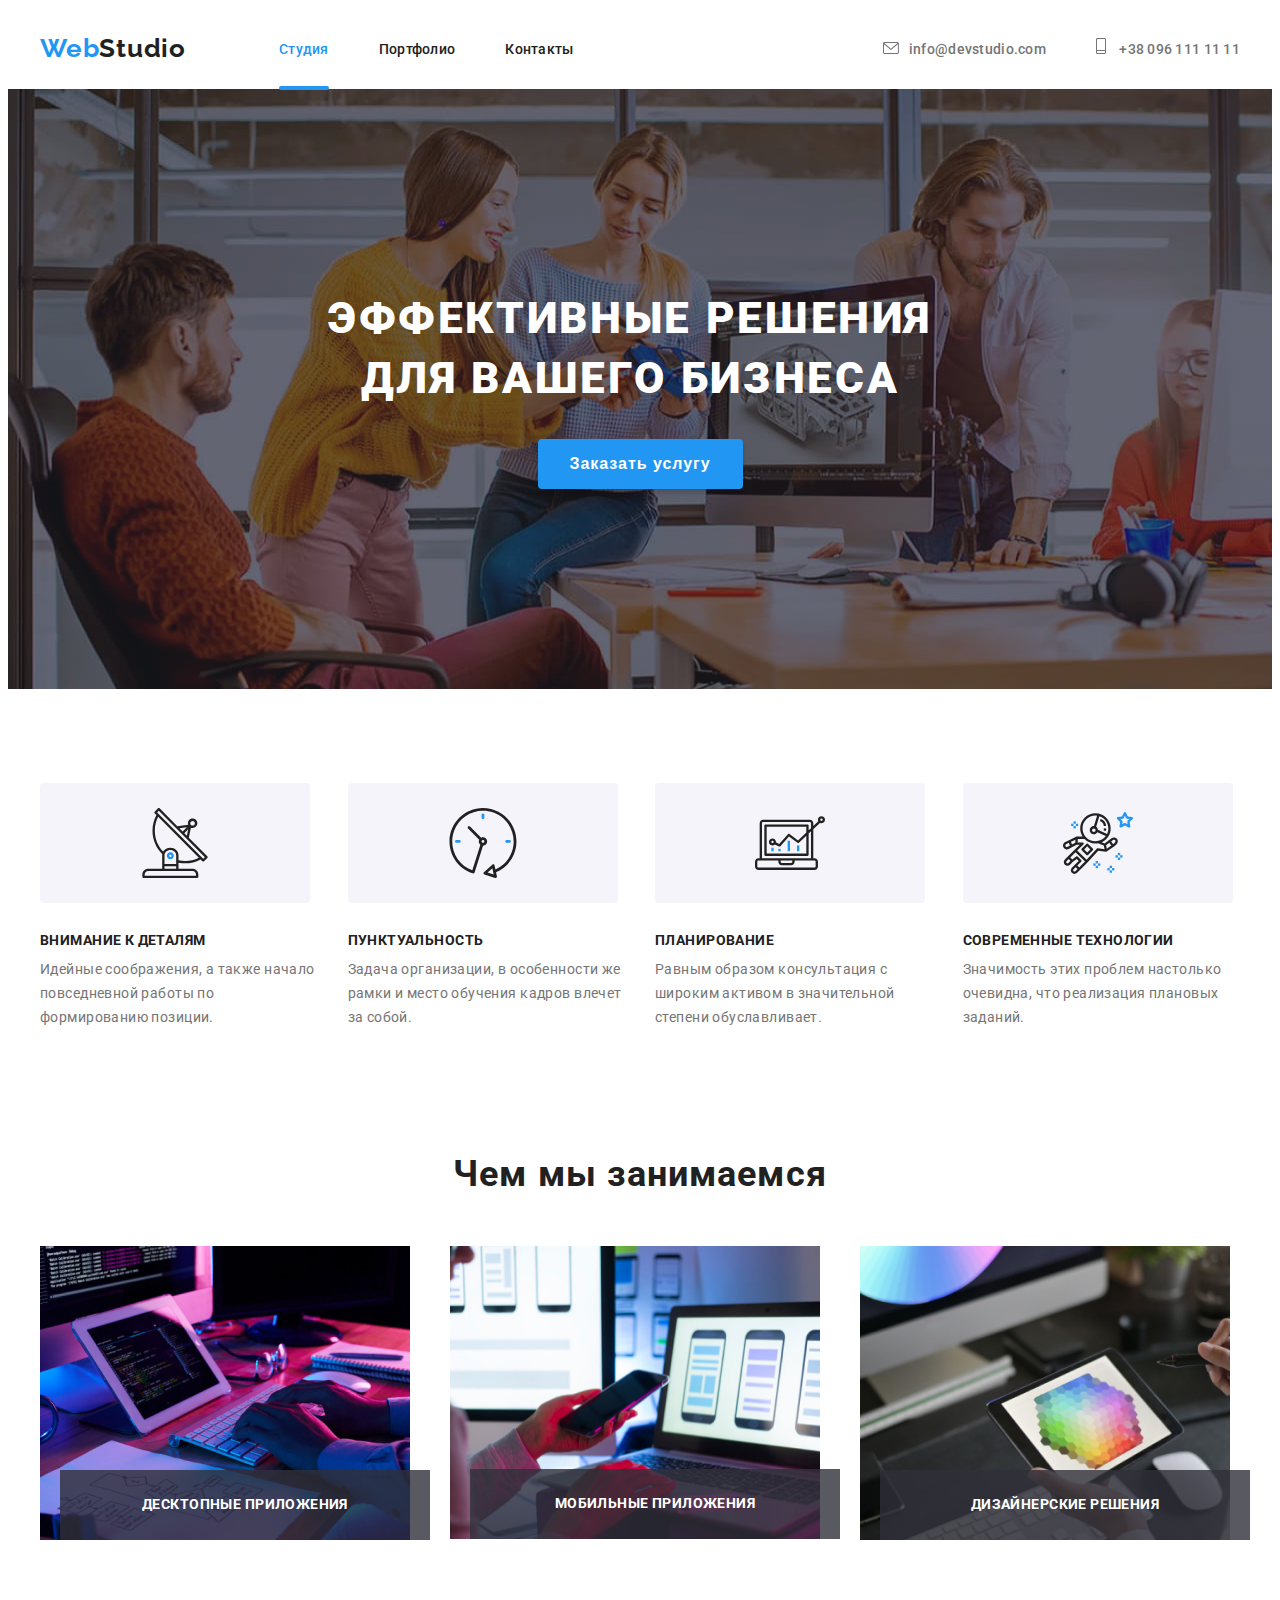
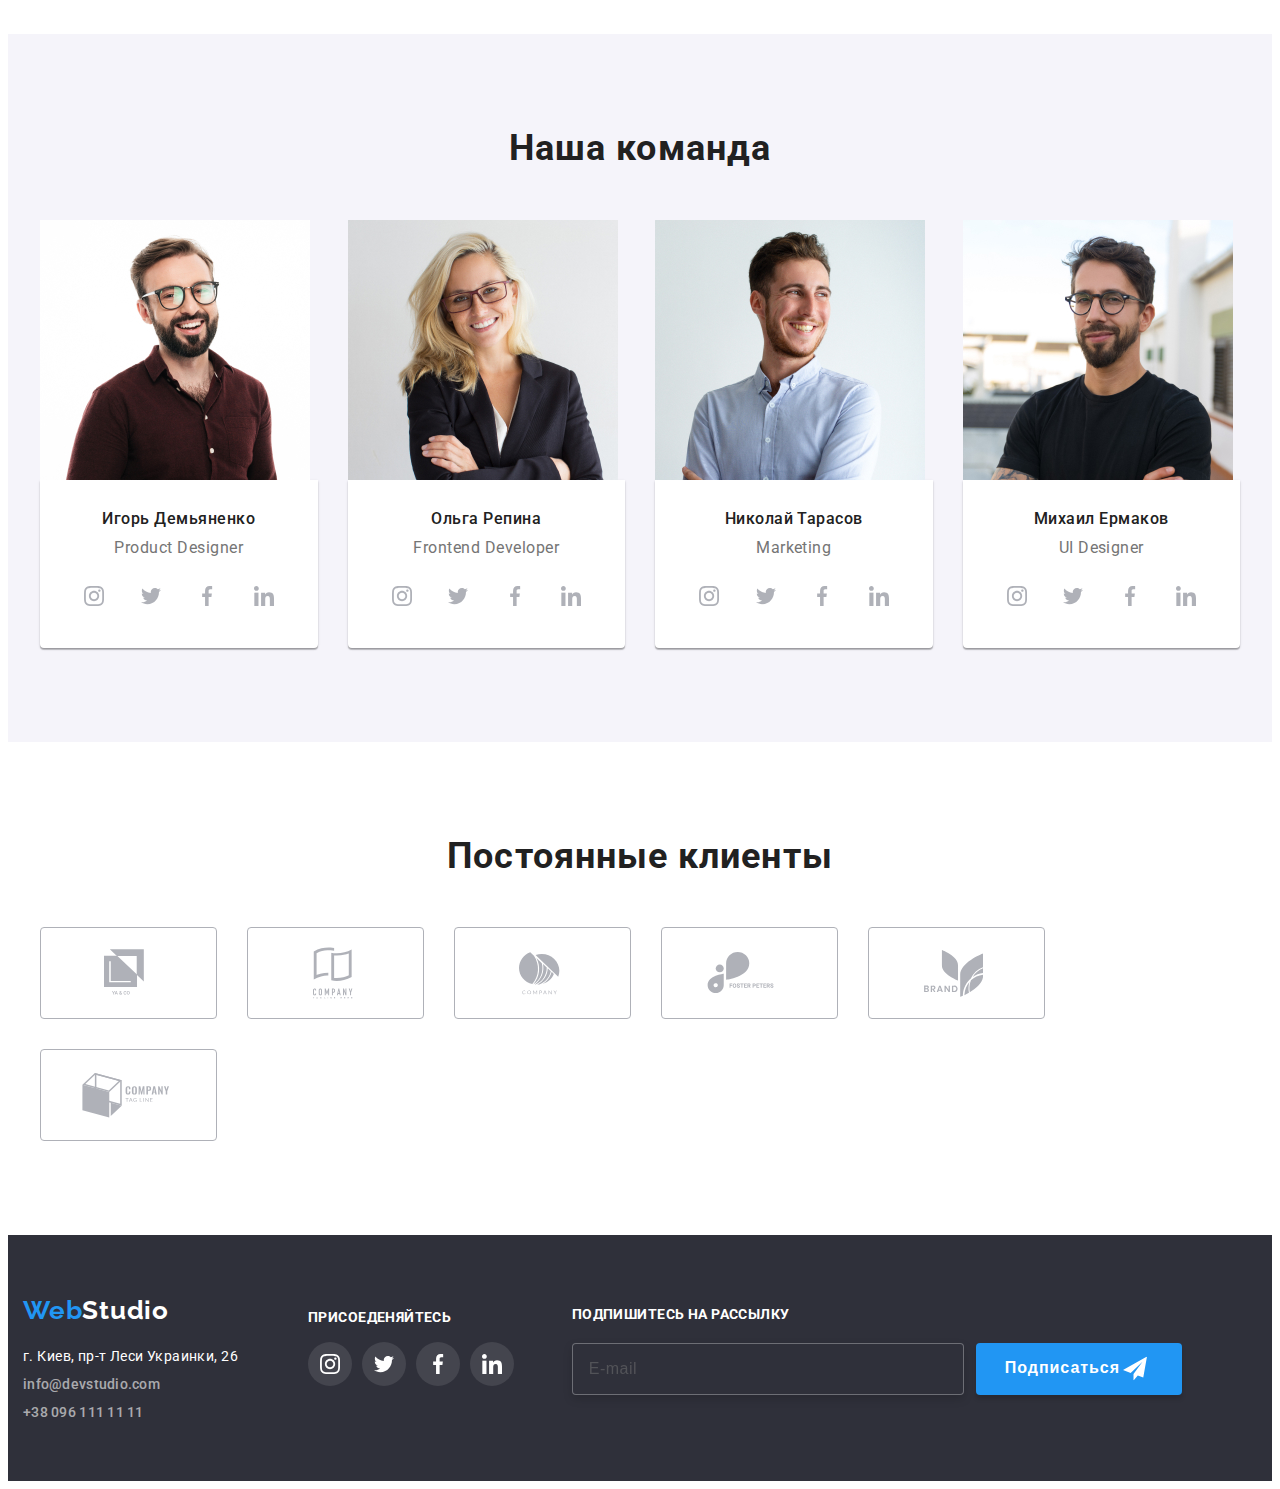
==== index.html @ e472c183 "Add files via upload" ====
<!DOCTYPE html>
<html lang="ru">
<head>
    <meta charset="UTF-8">
    <meta name="viewport" content="width=device-width, initial-scale=1.0">
    <title>WebStudio</title>
    <link rel="preconnect" href="https://fonts.gstatic.com">
    <link href="https://fonts.googleapis.com/css2?family=Raleway:wght@700&family=Roboto:wght@400;500;700;900&display=swap"
        rel="stylesheet">
    <link rel="stylesheet" href="https://cdnjs.cloudflare.com/ajax/libs/modern-normalize/1.0.0/modern-normalize.min.css"
        integrity="sha512-ISS7cAi1PEhQ8jnbJpJZMd29NlhNj4AWYyLOSp2CE/CsHxTCu+r+t0D2yoJudVrd0/8fTVPUVDzY5Tvli75u/g=="
        crossorigin="anonymous" />
    <link rel="stylesheet" href="./css/styles.css">
</head>
<body>
     <!-- Hero-->
    <header class="header-main">
        <div class="container">
            <a class="reset-link logo-up" lang="en" href="index.html">Web<span class="logo-header">Studio</span></a>
            <nav class="navigation">
                <ul class="reset-list navigation-list">
                    <li class="navigation-list-item"><a class="reset-link navigation-link curent-page" href="./index.html">Студия</a></li>
                    <li class="navigation-list-item"><a class="reset-link navigation-link" href="./portfolio.html">Портфолио</a></li>
                    <li class="navigation-list-item"><a class="reset-link navigation-link" href="Контакты">Контакты</a></li>
                </ul>
            </nav>
            <ul class="reset-list upper-contact-items">
                <li><a class="reset-link upper-contact-links mail-us" href="mailto:info@devstudio.com">
                    <svg class="header-contact-icons-envelope" >
                        <use href="./images/sprite.svg#icon-envelope"></use>
                    </svg>info@devstudio.com</a></li>
                <li><a class="reset-link upper-contact-links tell-us"  href="tel:380961111111">
                    <svg class="header-contact-icons-phone" >
                       <use href="./images/sprite.svg#icon-phon_gray"></use>
                   </svg> +38 096 111 11 11</a></li>
            </ul>
        </div>
    </header>
    <main>
        <!-- Hero-->
        <section class="hero">
            <div class="container">
                <h1 class="hero-title">Эффективные решения для вашего бизнеса</h1>
                <button type="button" class="modal-button" data-modal-open>Заказать услугу</button>
            </div>
        </section>
        <section class="worth">
            <div class="container">
                <h2 class="visually-hidden"> Преимущества </h2>
                <ul class="reset-list worth-list">
                    <li class="worth-element">
                        <div class="icons-container">
                            <svg class="worth-icons">
                                <use href="./images/sprite.svg#icon-antenna">
                                </use>   
                            </svg>
                        </div>
                        <div class="worth-description-representation">
                            <h3 class="worth-items">Внимание к деталям</h3>
                            <p class="worth-description">Идейные соображения, а также начало повседневной работы по формированию позиции.</p>
                        </div>
                    </li>
                    <li class="worth-element">
                        <div class="icons-container">
                            <svg class="worth-icons">
                                <use href="./images/sprite.svg#icon-clock">
                                </use>
                            </svg>
                        </div>
                        <div class="worth-description-representation">
                            <h3 class="worth-items">Пунктуальность</h3>
                            <p class="worth-description">Задача организации, в особенности же рамки и место обучения кадров влечет за собой.</p>
                        </div>
                    </li>
                    <li class="worth-element">
                        <div class="icons-container">
                            <svg class="worth-icons">
                                <use href="./images/sprite.svg#icon-computer">
                                </use>
                            </svg>
                        </div>
                        <div class="worth-description-representation">
                            <h3 class="worth-items">Планирование</h3>
                            <p class="worth-description">Равным образом консультация с широким активом в значительной степени обуславливает.</p>
                        </div>
                    </li>
                    <li class="worth-element">
                        <div class="icons-container">
                            <svg class="worth-icons">
                                <use href="./images/sprite.svg#icon-astronaut">
                                </use>
                            </svg>
                        </div>
                        <div class="worth-description-representation">
                            <h3 class="worth-items">Современные технологии</h3>
                            <p class="worth-description">Значимость этих проблем настолько очевидна, что реализация плановых заданий.</p>
                        </div>  
                    </li>
                </ul>
            </div>
        </section>
        <!-- what does we do-->
        <section class="wdwd">
            <div class="container">
                <h2 class="wdwd-title">Чем мы занимаемся </h2>
                <ul class="reset-list wdwd-list">
                    <li class="wdwd-item">
                        <div class="wdwd-item-container">
                            <img class="wdwd-item-image" src="./images/img1.jpg" alt="рабочий стол програмиста и процесс написания кода"
                                width="370" height="294">
                            <p class="wdwd-text">Десктопные приложения</p>
                        </div>
                    </li>
                    
                    <li class="wdwd-item">
                        <div class="wdwd-item-container">
                            <img class="wdwd-item-image" src="./images/img2.jpg"
                                alt="варианты располодения контента на мобильном устройстве" width="370" height="293">
                            <p class="wdwd-text">Мобильные приложения</p>
                        </div>
                    </li>
                    
                    <li class="wdwd-item">
                        <div class="wdwd-item-container">
                            <img class="wdwd-item-image" src="./images/img3.jpg" alt="шестиугольник с цветовым градиентом" width="370"
                                height="294">
                            <p class="wdwd-text">Дизайнерские решения</p>
                        </div>
                    </li>
                </ul>
            </div>
        </section>
        <!-- our team-->
        <section class="team">
            <div class="container">
                <h2 class="team-title">Наша команда </h2>
                <ul class="reset-list team-list">
                    <li class="team-list-item">
                        <img class="unit" src="./images/Face1.jpg" alt="мужчина дизайнер" width="270" height="260">
                        <div class="team-list-item-representation">
                            <h3 class="unit-name">Игорь Демьяненко</h3>
                            <p  class="unit-ps">Product Designer</p>
                            <ul class="social-list">
                                <li class="reset-list social-list-item">
                                    <a href="" class="reset-link social-link">
                                        <svg class="team-social-icons">
                                            <use href="./images/sprite.svg#icon-insta">
                                            </use>
                                        </svg>
                                    </a>
                                </li>
                                <li class="reset-list social-list-item">
                                    <a href="" class="reset-link social-link">
                                        <svg class="team-social-icons">
                                            <use href="./images/sprite.svg#icon-twit">
                                            </use>
                                        </svg>
                                    </a>
                                </li>
                                <li class="reset-list social-list-item">
                                    <a href="" class="reset-link social-link">
                                        <svg class="team-social-icons">
                                            <use href="./images/sprite.svg#icon-facebook">
                                            </use>
                                        </svg>
                                    </a>
                                </li>
                                <li class="reset-list social-list-item">
                                    <a href="" class="reset-link social-link">
                                        <svg class="team-social-icons">
                                            <use href="./images/sprite.svg#icon-linkedin">
                                            </use>
                                        </svg>
                                    </a>
                                </li>
                            </ul>
                        </div>
                    </li>
                    <li class="team-list-item">
                        <img class="unit" src="./images/Face2.jpg" alt="женщтна фронт енд девелопер" width="270" height="260">
                        <div class="team-list-item-representation">
                            <h3 class="unit-name">Ольга Репина</h3>
                            <p class="unit-ps">Frontend Developer</p>
                            <ul class="social-list">
                                <li class="reset-list social-list-item">
                                    <a href="" class="reset-link social-link">
                                        <svg class="team-social-icons">
                                            <use href="./images/sprite.svg#icon-insta">
                                            </use>
                                        </svg>
                                    </a>
                                </li>
                                <li class="reset-list social-list-item">
                                    <a href="" class="reset-link social-link">
                                        <svg class="team-social-icons">
                                            <use href="./images/sprite.svg#icon-twit">
                                            </use>
                                        </svg>
                                    </a>
                                </li>
                                <li class="reset-list social-list-item">
                                    <a href="" class="reset-link social-link">
                                        <svg class="team-social-icons">
                                            <use href="./images/sprite.svg#icon-facebook">
                                            </use>
                                        </svg>
                                    </a>
                                </li>
                                <li class="reset-list social-list-item">
                                    <a href="" class="reset-link social-link">
                                        <svg class="team-social-icons">
                                            <use href="./images/sprite.svg#icon-linkedin">
                                            </use>
                                        </svg>
                                    </a>
                                </li>
                            </ul>
                        </div>
                    </li>
                    <li class="team-list-item">
                        <img class="unit" src="./images/Face3.jpg" alt="мужчина маркетолог" width="270" height="260">
                        <div class="team-list-item-representation">
                            <h3 class="unit-name">Николай Тарасов</h3>
                            <p class="unit-ps">Marketing</p>
                            <ul class="social-list">
                                <li class="reset-list social-list-item">
                                    <a href="" class="reset-link social-link">
                                        <svg class="team-social-icons">
                                            <use href="./images/sprite.svg#icon-insta">
                                            </use>
                                        </svg>
                                    </a>
                                </li>
                                <li class="reset-list social-list-item">
                                    <a href="" class="reset-link social-link">
                                        <svg class="team-social-icons">
                                            <use href="./images/sprite.svg#icon-twit">
                                            </use>
                                        </svg>
                                    </a>
                                </li>
                                <li class="reset-list social-list-item">
                                    <a href="" class="reset-link social-link">
                                        <svg class="team-social-icons">
                                            <use href="./images/sprite.svg#icon-facebook">
                                            </use>
                                        </svg>
                                    </a>
                                </li>
                                <li class="reset-list social-list-item">
                                    <a href="" class="reset-link social-link">
                                        <svg class="team-social-icons">
                                            <use href="./images/sprite.svg#icon-linkedin">
                                            </use>
                                        </svg>
                                    </a>
                                </li>
                            </ul>
                        </div>
                    </li>
                    <li class="team-list-item">
                        <img class="unit" src="./images/Face4.jpg" alt="мужчина дизайнер" width="270" height="260">
                        <div class="team-list-item-representation">
                            <h3 class="unit-name">Михаил Ермаков</h3>
                            <p class="unit-ps">UI Designer</p>
                            <ul class="social-list">
                                <li class="reset-list social-list-item">
                                    <a href="" class="reset-link social-link">
                                        <svg class="team-social-icons">
                                            <use href="./images/sprite.svg#icon-insta">
                                            </use>
                                        </svg>
                                    </a>
                                </li>
                                <li class="reset-list social-list-item">
                                    <a href="" class="reset-link social-link">
                                        <svg class="team-social-icons">
                                            <use href="./images/sprite.svg#icon-twit">
                                            </use>
                                        </svg>
                                    </a>
                                </li>
                                <li class="reset-list social-list-item">
                                    <a href="" class="reset-link social-link">
                                        <svg class="team-social-icons">
                                            <use href="./images/sprite.svg#icon-facebook">
                                            </use>
                                        </svg>
                                    </a>
                                </li>
                                <li class="reset-list social-list-item">
                                    <a href="" class="reset-link social-link">
                                        <svg class="team-social-icons">
                                            <use href="./images/sprite.svg#icon-linkedin">
                                            </use>
                                        </svg>
                                    </a>
                                </li>
                            </ul>
                        </div>
                    </li>
                </ul>
            </div>
        </section>
        <section class="clients">
            <div class="container">
                <h2 class="clients-title">Постоянные клиенты</h2>
                <ul class="reset-list clients-list">
                    <li class="clients-item">
                        <a class="reset-link clients-link" href="">
                            <svg class="clients-icon" width="44px" height="49px">
                                <use href="./images/sprite.svg#icon-logo-1"></use>
                            </svg>
                        </a>
                    </li>

                    <li class="clients-item">
                        <a class="reset-link clients-link" href="">
                            <svg class="clients-icon" width="40px" height="52px">
                                <use href="./images/sprite.svg#icon-logo-2"></use>
                            </svg>
                        </a>
                    </li>  
                    <li class="clients-item">
                        <a  class="reset-link clients-link" href="">
                            <svg class="clients-icon" width="41px" height="43px">
                                <use href="./images/sprite.svg#icon-logo-3"></use>
                            </svg>
                        </a>
                    </li>
                    <li class="clients-item">
                        <a class="reset-link clients-link" href="">
                            <svg class="clients-icon" width="80px" height="42px" >
                                <use class="cl4" href="./images/sprite.svg#icon-logo-4"></use>
                            </svg>
                        </a>
                    </li>  
                    <li class="clients-item">
                        <a class="reset-link clients-link" href="">
                            <svg class="clients-icon" width="59px" height="47px">
                                <use href="./images/sprite.svg#icon-logo-5"></use>
                            </svg>
                        </a>
                    </li> 
                    <li class="clients-item">                    
                        <a class="reset-link clients-link" href="">
                            <svg class="clients-icon" width="88px" height="45px">
                                <use href="./images/sprite.svg#icon-logo-6"></use>
                            </svg>
                        </a>
                    </li>
                </ul>

            </div>
          
        </section>

    </main>
    <footer class="footter">
        <div class="container">
            <div class="ft-logo-contacts">
                <a class="reset-link logo-low" lang="en" href="index.html">Web<span class="logo-footer">Studio</span></a>
                <address class="reset-adress">
                    <ul class="reset-list lower-contact-items">
                        <li class="bottom-addres-item"><a class="reset-link map-link" href="https://goo.gl/maps/1Cf52pTZjELxp6kr8" target="_blank" rel="noopener noreferrer ">г. Киев, пр-т Леси Украинки, 26</a></li>
                        <li class="bottom-addres-item"><a class="reset-link lower-contact-links"  href="mailto:info@devstudio.com">info@devstudio.com</a></li>
                        <li class="bottom-addres-item"><a class="reset-link lower-contact-links"  href="tel:380961111111">+38 096 111 11 11</a></li>
                    </ul>
                </address>
            </div>
            <div class="social-container-ft">
                <h2 class="ft-title-social-links">Присоеденяйтесь</h2>
                <ul class="social-list-ft">
                    <li class="reset-list social-list-item-ft">
                        <a href="" class="reset-link social-link-ft">
                            <svg class="social-icons-ft">
                                <use href="./images/sprite.svg#icon-insta">
                                </use>
                            </svg>
                        </a>
                    </li>
                    <li class="reset-list social-list-item-ft">
                        <a href="" class="reset-link social-link-ft">
                            <svg class="social-icons-ft">
                                <use href="./images/sprite.svg#icon-twit">
                                </use>
                            </svg>
                        </a>
                    </li>
                    <li class="reset-list social-list-item-ft">
                        <a href="" class="reset-link social-link-ft">
                            <svg class="social-icons-ft">
                                <use href="./images/sprite.svg#icon-facebook">
                                </use>
                            </svg>
                        </a>
                    </li>
                    <li class="reset-list social-list-item-ft">
                        <a href="" class="reset-link social-link-ft">
                            <svg class="social-icons-ft">
                                <use href="./images/sprite.svg#icon-linkedin">
                                </use>
                            </svg>
                        </a>
                    </li>
                </ul>
            </div>
        </div>
        <div class="ft-form-container">
            <form action="#" class="ft-form">
                <b class="ft-form-title">Подпишитесь на рассылку</b>
                <div class="ft-form-wrapper">
                    <input type="email" name="user-email" class="ft-form-input" placeholder="E-mail" required>
                    <button type="submit" class="ft-form-btn"> <span class="ft-form-discription-btn" > Подписаться </span>
                        <svg class="ft-btn-icon" width="24px" height="24px">
                            <use href="./images/sprite.svg#icon-icon-send"></use>
                        </svg>
                    </button>
                </div>
            </form>
        </div>
    </footer>

    <div class="backdrop is-hidden" data-modal>
        <div class="modal">
            <button type="button" class="modal-close-btn" data-modal-close>
                <svg class="modal-close-btn-icon" width="11px" height="11px">
                    <use href="./images/sprite.svg#icon-close_batton">
                    </use>
                </svg>
            </button>
            <b class="modal-title"> Оставьте свои данные, мы вам перезвоним </b>
            <form action="#" class="modal-form">
                <label class="modal-form-field">
                    <span class="modal-line-name"> Имя </span>
                    <span class="modal-form-wrapper">
                        <input type="text" name="user-name" class="modal-form-input" required minlength="2">
                        <svg class="modal-form-icon" width="18px" height="18px">
                            <use href="./images/sprite.svg#icon-user_modal_icon"></use>
                        </svg>
                    </span>
                </label>
                <label class="modal-form-field">
                    <span class="modal-line-name"> Телефон </span>
                    <span class="modal-form-wrapper">
                        <input type="tel" name="user-phone" class="modal-form-input" required pattern="(0-9){3}-(0-9){3}-(0-9){2}-(0-9){2}" title="090-000-00-77">
                        <svg class="modal-form-icon" width="18px" height="18px">
                            <use href="./images/sprite.svg#icon-phone_modal_icon"></use>
                        </svg>
                    </span>
                </label>
                <label class="modal-form-field">
                    <span class="modal-line-name"> Почта</span>
                    <span class="modal-form-wrapper">
                        <input type="email" name="user-email" class="modal-form-input" required>
                        <svg class="modal-form-icon" width="18px" height="18px">
                            <use href="./images/sprite.svg#icon-mail_modal_icon"></use>
                        </svg>
                    </span>
                </label>
                <label class="modal-form-field">
                    <span class="modal-line-name">Сообщение</span>
                    <span class="modal-form-wrapper">
                         <textarea name="user-message" class="modal-form-message" placeholder="Введите текст"></textarea>
                    </span>
                </label>
                <input type="checkbox" id="user-term" name="user-term" class="modal-form-term visually-hidden">
                <label for="user-term" class="modal-form-check-description">
                    <span class="modal-wrapper-agreement"> Соглашаюсь с рассылкой и принимаю&nbsp;<a class="reset-link agreement" href=""> Условия договора </a> </span>
                </label>
                <button type="submit" class="modal-form-btn">Отправить</button>
            </form>
        </div>
    </div>     
   <script src="./js/model.js"></script> 
</body>
</html>
---- css/styles.css ----
:root {
    --main-font: 'Roboto', sans-serif;
    --secondary-font: 'Raleway', sans-serif;
    --maim-color: #757575;
    --secondary-color: #212121;
    --accent-color: #2196F3;
    --section-ptp: 94px;
    --section-pbtm: 94px;
    --background-color: #2F303A;
}
body {
    font-family:var(--main-font) ;
    color: var(--maim-color);
}

h1,
h2,
h3,
h4,
h5,
h6,
p {
    margin: 0;
}

ul,
ol {
    margin: 0;
    padding: 0;
}

img {
    display: block;
}


.reset-link {
    text-decoration: none;
}
.reset-list {
    list-style: none;
}
.reset-adress {
    font-style: normal;
}

.visually-hidden {
    position: absolute !important;
    clip: rect(1px 1px 1px 1px); /* IE6, IE7 */
    clip: rect(1px, 1px, 1px, 1px);
    padding: 0 !important;
    border: 0 !important;
    height: 1px !important;
    width: 1px !important;
    overflow: hidden;
}

.logo-up {
    font-family:var(--secondary-font);
    font-weight: 700;
    font-size: 26px;
    line-height: 1.19;
    letter-spacing: 0.03em;
    color: var(--accent-color);
    margin-right: 93px ;
}

.logo-header {
    font-family:var(--secondary-font);
    font-weight: 700;
    font-size: 26px;
    line-height: 1.19;
    letter-spacing: 0.03em;
    color: var(--secondary-color);
}

.header-contact-icons-phone {
    width: 10px ;
    height: 16px ;
    align-items: center;
    margin-right: 10px;
    fill: var(--maim-color);
    transition: fill 250ms cubic-bezier(0.4, 0, 0.2, 1); 
}


.header-contact-icons-envelope {
    width: 16px ;
    height: 12px ;
    align-items: center;
    margin-right: 10px;
    fill: var(--maim-color);
    transition: fill 250ms cubic-bezier(0.4, 0, 0.2, 1); 
}

.mail-us:hover .header-contact-icons-envelope,
.mail-us:focus .header-contact-icons-envelope,
.tell-us:hover .header-contact-icons-phone,
.tell-us:focus .header-contact-icons-phone {
    fill: var(--accent-color);
}

.navigation {
    display: flex;
    align-items: center;
}

.navigation-link {
    font-weight: 500;
    font-size: 14px;
    line-height: 1.14;
    letter-spacing: 0.02em;
    color: var(--secondary-color);
    transition: color 250ms cubic-bezier(0.4, 0, 0.2, 1);
}


.navigation-list-item:not(:last-child) {
    margin-right: 50px;
}

.upper-contact-items {
    margin-left: auto;
}

.mail-us {
    margin-right: 50px;
    transition: color 250ms cubic-bezier(0.4, 0, 0.2, 1); 
}

.tell-us {
    transition: color 250ms cubic-bezier(0.4, 0, 0.2, 1); 
}

.navigation-list-item {
    position: relative;
}

.navigation-list {
    display: flex;
    align-items: center;
}
.curent-page::after {
    display: block;
    content: "";
    position: absolute;
    width: 100%;
    height: 4px;
    left: 0;
    top: 250%;
    /*bottom: -31px;*/
    border-radius: 2px;
    background-color: var(--accent-color);
}

.navigation-link:hover,
.navigation-link:focus,
.curent-page {
    color: var(--accent-color);
}

.upper-contact-links {
    font-weight: 500;
    font-size: 14px;
    line-height: 1.14;
    letter-spacing: 0.02em;
    color: var(--maim-color); 
}

.header-main {
    display: flex;
    padding-top: 25px;
    padding-bottom: 25px;   
    align-items: center;
}

.header-prtf {
    display: flex;
    padding-top: 25px;
    padding-bottom: 25px;
    align-items: center;
    border-bottom: 1px solid #ECECEC;
}


.upper-contact-items {
    display: flex;
    align-items: center;
}  

  
.container {
    display: flex;
    width: 1200px;
    margin: 0 auto;
    padding-left: 15px;
    padding-right: 15px;
    
}

/*---------- HERO -----------*/
.hero .container {
    display: block;
}

.hero {
    background-color:var(--background-color);
    padding-top: 200px;
    padding-bottom:200px;
    background-color: #2f303a66;;
    background-image: linear-gradient(
        rgba(47, 48, 58, 0.4),
        rgba(47, 48, 58, 0.4)
        ),
    url("../images/Hero_img/BG_resize.jpg");
    background-repeat: no-repeat;
    background-size: cover;
}


.hero-title {
    margin-bottom: 30px;
    margin-right: 350px;
    margin-left: 240px;
    width: 700px;
    text-align: center;
   
   }

/*---------- HERO -----------*/
.modal-button:focus {
   outline: var(--accent-color);
}   

.modal-button {
    min-width: 200px;
    padding: 10px 32px;
    text-align: center;
    margin: 0 auto;
    display: block;
    border-radius: 4px;
    border: none;
    background-color: var(--accent-color);
    box-shadow: 0px 4px 4px rgba(0, 0, 0, 0.15);

    font-weight: 700;
    font-size: 16px;
    line-height: 1.87;
    text-transform:none;
    letter-spacing: 0.06em;
    color: #FFFFFF;
    cursor: pointer;
}

.lower-contact-links {
    font-weight: 500;
    font-size: 14px;
    line-height: 1.14;
    letter-spacing: 0.02em;
    color: #ffffff99;
}

.mail-us:hover,
.mail-us:focus {
    color: var(--accent-color);
    border-color: var(--accent-color);
}

.tell-us:hover,
.tell-us:focus {
    color: var(--accent-color);
    border-color: var(--accent-color);
}

.map-link {
    font-size: 14px;
    line-height: 1.71px;
    letter-spacing: 0.03em;
    color: #FFFFFF;
}

.hero-title {
    font-weight: 900;
    font-size: 44px;
    line-height: 1.36;
    /* text-align: center; */
    letter-spacing: 0.06em;
    text-transform: uppercase;
    color: #FFFFFF;
}

.worth {
    padding-top: 94px;
    padding-bottom: 47px;
}

.worth-list {
    display: flex;
    flex-wrap: wrap;
    margin-left: -30px;
    margin-top: -30px;
}

.worth-element {
    margin-left: 30px;
    margin-top: 30px;
    flex-basis: calc(100% / 4 - 30px);
}

.worth-description-representation {
    padding-top: 30px;
    padding-bottom: 30px;
    text-align: start;
}

.worth-items {
    margin-bottom: 10px ;
    font-weight: 700;
    font-size: 14px;
    line-height: 1.14;
    letter-spacing: 0.03em;
    text-transform: uppercase;
    color:var(--secondary-color);
    text-align: start;
}

.worth-description {
    font-size: 14px;
    line-height: 1.71;
    letter-spacing: 0.03em;
    text-align: start;
}



.icons-container {
    display: flex;
    width: 270px ;
    height: 120px;
    border-radius: 4px;
    background-color: #F5F4FA;
    justify-content: center;
    align-items: center;
}

.worth-icons {
    width: 70px ;
    height: 70px; 
}

.wdwd {
    padding-top: 47px;
    padding-bottom: 94px;
}

.wdwd .container {
    display: block;
}   

.wdwd-title {
    margin-bottom: 50px;
    text-align: center;
    font-weight:700;
    font-size: 36px;
    line-height: 1.16;
    letter-spacing: 0.03em;
    color: var(--secondary-color);
}

.wdwd-item-container {
    position: relative;
}

.wdwd-list {
    display: flex;
    flex-wrap: wrap;
    margin-left: -30px;
    margin-top: -30px;
}

.wdwd-item {
    margin-left: 30px;
    margin-top: 30px;
    flex-basis: calc(100% / 3 - 30px);
}

.wdwd-text {
    position: absolute;
    bottom: 0;
    left: 50%;
    transform: translate(-50%, 0%);
    margin-left: 15px;
    width: 370px;
    height: 70px;
    font-weight: 700;
    font-size: 14px;
    line-height: 1.14;
    letter-spacing: 0.03em;
    text-transform: uppercase;
    display: flex;
    align-items: center;
    justify-content: center;
    color: #FFFFFF;
    background: rgba(47, 48, 58, 0.8);
}

.team .container {
    display: block;
}

.team {
    background-color: #F5F4FA ;
    padding-top: 94px;
    padding-bottom: var(--section-pbtm);
}

.team-title {
    font-weight: 700;
    font-size: 36px;
    line-height: 1.16;
    text-align: center;
    letter-spacing: 0.03em;
    color: var(--secondary-color);
    margin-bottom: 50px;
}

.team-list {
    display: flex;
    flex-wrap: wrap;
    margin-left: -30px;
    margin-top: -30px;
}

.team-list-item {
    margin-left: 30px;
    margin-top: 30px;
    flex-basis: calc(100% / 4 - 30px);
} 

.team-list-item-representation {
    padding-top: 30px;
    padding-bottom: 30px;
    padding-left: 32px;
    padding-right: 32px;
    background-color: #FFFFFF;
    box-shadow: 0px 1px 3px rgba(0, 0, 0, 0.12), 0px 1px 1px rgba(0, 0, 0, 0.14), 0px 2px 1px rgba(0, 0, 0, 0.2);
    border-radius: 0px 0px 4px 4px;
}

.unit-name {
    margin-bottom: 10px ;
    font-weight: 500;
    font-size: 16px;
    line-height: 1.18;
    text-align: center;
    letter-spacing: 0.03em;
    color: var(--secondary-color);
}

.unit-ps {
    font-size: 16px;
    line-height: 1.18;
    text-align: center;
    letter-spacing: 0.03em;
}

.social-list {
    display: flex;
    justify-content: space-between;
    margin-top: 16px;
}


.social-link {
    display: flex;
    justify-content: center;
    align-items: center;
    border-radius: 50%;
    width: 44px;
    height: 44px;
    transition: background-color 250ms cubic-bezier(0.4, 0, 0.2, 1);
}


.social-link:hover .team-social-icons,
.social-link:focus .team-social-icons  {
   background-color: var(--accent-color);
   fill: rgb(255, 255, 255);
}

.social-link:hover,
.social-link:focus  {
   background-color: var(--accent-color);
}


.team-social-icons {
    width: 20px;
    height: 20px;
    fill: #afb1b8;
    align-items: center;
    transition: fill 250ms cubic-bezier(0.4, 0, 0.2, 1); 
}

.product-name {
    margin-bottom: 4px;
    font-weight: 700;
    font-size: 18px;
    line-height: 2;
    letter-spacing: 0.06em;
    color:var(--secondary-color);
}

.product-type {
    font-size: 16px;
    line-height: 1.87;
    letter-spacing: 0.03em;
}


.clients {
    padding-top: var(--section-ptp);
    padding-bottom: var(--section-pbtm);
}

.clients .container {
  display: block;
}
.container-icon {
    display: flex;
    width: 170px;
    height: 90px;
}

.clients-title {
    text-align: center;
    font-weight: 700;
    font-size: 36px;
    line-height: 1.16;
    letter-spacing: 0.03em;
    color: var(--secondary-color);
    margin-bottom: 50px;
}

.clients-list {
    display: flex;
    flex-wrap: wrap ;
    margin-left: -30px;
    margin-top: -30px;
}

.clients-item {
    display: flex;
    margin-left: 30px;
    margin-top: 30px;
    flex-basis: calc(100% / 6 - 30px);
    border-radius: 4px;
    border: 1px solid #afb1b8;
    width: 170px;
    height: 90px;
    align-items: center;
    transition: border-color 250ms cubic-bezier(0.4, 0, 0.2, 1);
}

.clients-link {
    display: flex;
    justify-content: center;
    align-items: center;
    width: 170px;
    height: 90px;
}
    
.clients-icon {
   display: flex;
   fill: #afb1b8;
   justify-content: center;
   align-items: center;
   transition: fill 250ms cubic-bezier(0.4, 0, 0.2, 1);
}

.clients-link:hover .clients-icon,
.clients-link:focus .clients-icon {
   fill: var(--accent-color);
}

.clients-item:hover,
.clients-item:focus {
    border-color: var(--accent-color);
}
    

.footter .container {
    display: flex; 
}

.ft-logo-contacts {
    margin-right: 70px;
}
.social-list-item-ft:not(:last-child) {
    margin-right: 10px;
}

.ft-title-social-links {
    font-size: 14px;
    font-weight: bold;
    line-height: 1.14;
    letter-spacing: 0.03em;
    text-transform: uppercase;
    color: #FFFFFF;
}

.footter {
    background-color: var(--background-color);
    display: flex;
    padding-top: 60px;
    padding-bottom: 60px;
}

.logo-low {
    font-family:var(--secondary-font);
    font-weight: 700;
    font-size: 26px;
    line-height: 1.19;
    letter-spacing: 0.03em;
    color: var(--accent-color);
    display: block;
    align-content: start;
    margin-bottom: 20px;
}

.logo-footer {
    font-family:var(--secondary-font);
    font-weight: 700;
    font-size: 26px;
    line-height: 1.19;
    letter-spacing: 0.03em;
    color: #FFFFFF;
}

/*.logotype {
    margin-bottom: 20px;
}*/

.bottom-addres-item:not(:last-child) {
    margin-bottom: 9px;
}

.social-container-ft {
    display: inline-block;
    margin-top: 15px;
}

.social-list-ft {
    display: flex;
    justify-content: space-between;
    margin-top: 16px;

}
 .social-link-ft {
    display: flex;
    justify-content: center;
    align-items: center;
    border-radius: 50%;
    width: 44px;
    height: 44px;
    background-color: #ffffff1a;
    transition: background-color 250ms cubic-bezier(0.4, 0, 0.2, 1);
}

.social-link-ft:hover .team-social-icons,
.social-link-ft:focus .team-social-icons  {
   background-color: var(--accent-color);
   fill: rgb(255, 255, 255);
}

.social-link-ft:hover,
.social-link-ft:focus  {
   background-color: var(--accent-color);
}


.social-icons-ft {
    width: 20px;
    height: 20px;
    fill: #FFFFFF;
    align-items: center;
}

.ft-form-title {
    display: block;
    font-size: 14px;
    line-height: 1.14;
    letter-spacing: 0.03em;
    text-transform: uppercase;
    color: #FFFFFF;
    margin-bottom: 20px;
}

.ft-form-container {
    display: flex;
    margin-top: 12px;
    margin-right: 90px;
}

.ft-form-wrapper {
    display: flex;
}

.ft-form-input {

    width: 358px;
    margin-right: 12px;
    padding: 15px 16px;
    background-color: #2F303A;
    border: 1px solid rgba(255, 255, 255, 0.3);
    filter: drop-shadow(0px 4px 4px rgba(0, 0, 0, 0.15));
    border-radius: 4px;
    font-size: 16px;
    line-height: 1.25;
    color: rgb(255, 255, 255);
    font-weight: 400;
    align-items: center;
    letter-spacing: 0.03em;
    cursor: pointer;
}

.ft-form-input::placeholder {
    color: rgba(117, 117, 117, 0.5);
    font-size: 16px;
    line-height: 1.25;
    letter-spacing: 0.03em;
}

.ft-form-btn {
    position: relative;
    min-width: 200px;
    padding-top: 10px;
    padding-bottom: 10px;
    padding-left: 29px;
    padding-right: 62px;
    text-align: center;
    margin: 0 auto;
    display: flex;
    border-radius: 4px;
    border: none;
    background-color: var(--accent-color);
    box-shadow: 0px 4px 4px rgba(0, 0, 0, 0.15);

    font-weight: 700;
    font-size: 16px;
    line-height: 1.87;
    text-transform:none;
    letter-spacing: 0.06em;
    color: #FFFFFF;
    cursor: pointer;
}

.ft-form-discription-btn {
    display: block;
}

.ft-btn-icon {
    position: absolute;
    left: 147px ;
    transform: translateY(15%);
    display: block;
    width: 24px ;
    height: 24px ;
    fill: white;
    transition: fill 250ms cubic-bezier(0.4, 0, 0.2, 1);
}



.product .container {
   display: flex;
   display: block;
}

.filter-list {
    justify-content: center;
    margin-bottom: 50px;
    display: flex;
}

.filter-list-item:not(:last-child) {
   margin-right: 8px;
}

.prtf-button:focus {
 outline: var(--accent-color);
}

.prtf-button {
    font-weight: 500;
    font-size: 16px;
    line-height: 1.62;
    text-align: center;
    letter-spacing: 0.03em;
    color: var(--secondary-color);
    border-color: #F5F4FA;
    border-radius: 4px;
    padding: 6px 22px;
    min-width: 73px;
    border: none;
    transition: 
    color 250ms cubic-bezier(0.4, 0, 0.2, 1),
    background-color 250ms cubic-bezier(0.4, 0, 0.2, 1),
    box-shadow 250ms cubic-bezier(0.4, 0, 0.2, 1);
}  

.prtf-button:hover,
.prtf-button:focus {
    cursor: pointer;
    color: #FFFFFF;
    background-color: var(--accent-color);
    border-color: var(--accent-color);
    box-shadow: 0px 3px 1px rgba(0, 0, 0, 0.1),
    0px 1px 2px rgba(0, 0, 0, 0.08),
    0px 2px 2px rgba(0, 0, 0, 0.12);
}   


.product{
    padding-top: 94px;
    padding-bottom: 94px;
}
.products {
    display: flex;
}

.products-list {
    display: flex;
    flex-wrap: wrap;
    margin-left: -30px;
    margin-top: -30px; 
}

.product-list-item {
    margin-left: 30px;
    margin-top: 30px;
    flex-basis: calc(100% / 9 - 30px);
    transition: box-shadow 250ms cubic-bezier(0.4, 0, 0.2, 1);
}


.product-image-represantation {
    padding: 20px 24px;
    background: #FFFFFF;
    border: 1px solid #EEEEEE; 
    border-top: none;
}

.overlay-base {
    position: relative;
    overflow: hidden;
    
}

.overlay {
    font-size: 18px;
    line-height: 1.56;
    color: #FFFFFF;
    letter-spacing: 0.03em;
    position: absolute;
    top: 0;
    left: 0;
    height: 100%;
    background-color: rgba(33, 150, 243, 0.9);
    /*overflow: scroll;*/
    transform: translateY(100%);
    padding: 63px 24px;
    transition: transform 250ms cubic-bezier(0.4, 0, 0.2, 1);
}

.overlay-base:focus .overlay,
.overlay-base:hover .overlay {
    transform: translateY(0%);
}


.product-type {
    color: var(--maim-color);
}

.product-list-item:hover,        
.product-list-item:focus {
    box-shadow: 0px 1px 1px rgba(0, 0, 0, 0.12),
    0px 4px 4px rgba(0, 0, 0, 0.06),
    1px 4px 6px rgba(0, 0, 0, 0.16);
}
/*link  shadow focus?*/

.backdrop {
    position: fixed;
    top: 0;
    left: 0;
    height: 100vh;
    width: 100vw;
    background-color: rgba(0, 0, 0, 0.2);
    opacity: 1;
    transition: opacity 250ms cubic-bezier(0.4, 0, 0.2, 1);
}
  
.backdrop.is-hidden {
    opacity: 0;
    pointer-events: none;
}
  
.backdrop.is-hidden .modal {
    transform: translate(-50%, -50%);
}
  
.modal {
    position: absolute;
    top: 50%;
    left: 50%;
    transform: translate(-50%, -50%);
    width: 528px;
    height: 581px;
    padding: 40px;
    border-radius: 4px;
  
    background-color: #ffffff;
    box-shadow: 0px 1px 3px rgba(0, 0, 0, 0.12),
    0px 1px 1px rgba(0, 0, 0, 0.14),
    0px 2px 1px rgba(0, 0, 0, 0.2);
    transition: transform 250ms cubic-bezier(0.4, 0, 0.2, 1);
}

.modal-close-btn {
    position: absolute;
    top: 8px;
    right: 8px;
    width: 30px;
    height: 30px;
    background: #FFFFFF;
    border: 1px solid rgba(0, 0, 0, 0.1);
    border-radius: 50%;
    cursor: pointer;
    transition: fill  250ms cubic-bezier(0.4, 0, 0.2, 1);
}

.modal-close-btn:hover {
    fill: var(--accent-color);
}



/*.backdrop.is-hidden {
    opacity: 0;
    visibility: hidden;
    pointer-events: none;
}*/

.modal-form {
    display: flex;
    flex-direction: column;
}

.modal-form-wrapper {
   position: relative;
   display: block;
   margin-top: 4px;
   margin-bottom: 10px;
   cursor: pointer;
}


.modal-form-input {
    width: 100%;
    height: 40px;
    border-radius: 4px;
    padding-left: 42px;
    cursor: pointer;
    border: 1px solid rgba(33, 33, 33, 0.2);
    box-shadow: 0px 1px 3px rgba(0, 0, 0, 0.12),
    0px 1px 1px rgba(0, 0, 0, 0.14),
    0px 2px 1px rgba(0, 0, 0, 0.2);
    border-radius: 4px;
    transition: border-color  250ms cubic-bezier(0.4, 0, 0.2, 1);
}

.modal-form-input:focus {
    border-color: var(--accent-color);
    outline: none;
    
}

.modal-form-input:focus + .modal-form-icon {
    fill: var(--accent-color);
}


.modal-form-icon {
    position: absolute;
    top: 50%;
    left: 12px;
    transform: translateY(-50%);
    display: block;
    width: 18px ;
    height: 18px ;
    fill: black;
    transition: fill 250ms cubic-bezier(0.4, 0, 0.2, 1);
}

.modal-title {
    display: block;
    font-size: 20px;
    line-height: 23px;
    color: #212121;
    text-align: center;
    letter-spacing: 0.03em;
    margin-bottom: 12px;
}

.modal-line-name {
    font-size: 12px;
    line-height: 1.16;
    letter-spacing: 0.01em;
}

.modal-form-message {
    width: 100%;
    height: 120px;
    resize: none;
    border: 1px solid rgba(33, 33, 33, 0.2);
    box-shadow: 0px 1px 3px rgba(0, 0, 0, 0.12),
    0px 1px 1px rgba(0, 0, 0, 0.14),
    0px 2px 1px rgba(0, 0, 0, 0.2);
    border-radius: 4px;
    transition: border-color  250ms cubic-bezier(0.4, 0, 0.2, 1);
    padding: 12px 16px;
}

.modal-form-message::placeholder {
    color: rgba(117, 117, 117, 0.5);
    font-size: 12px;
    line-height: 1.16;
    letter-spacing: 0.01em;
}



.modal-form-message:focus{
    border-color: var(--accent-color);
    outline: none;
}

.modal-form-check-description {
    display: flex;
    align-items: center;
    margin: 0 auto;
    font-size: 14px;
    line-height: 1.71;
    letter-spacing: 0.03em;
    margin-top: 10px;
    margin-bottom: 30px;

}

.modal-form-check-description::before {
    display: block;
    content: "" ;
    width: 16px;
    height: 16px;
    outline: 2px solid #212121;
    cursor: pointer;
    margin-right: 8px;
    border-radius: 2px;
}

.modal-form-term:checked + .modal-form-check-description::before {
    
    background-image: url("../images/modal_form_img/Rectangle 11@2x.svg");
    background-position: center;
    background-color: var(--accent-color);
    outline: none;
}

.modal-form-term:focus + .modal-form-check-description::before {
    box-shadow: 0 0 0 2px blue;

}

.agreement {
    display: block;
    position: relative;
    color: var(--accent-color);
}

.agreement::after {
    position: absolute;
    content: "";
    background-color: var(--accent-color);
    width: 127px;
    height: 1px;
    top: 80%;
    left: 0%;

}

.modal-form-btn {
    min-width: 200px;
    padding: 10px 32px;
    text-align: center;
    margin: 0 auto;
    display: block;
    border-radius: 4px;
    border: none;
    background-color: var(--accent-color);
    box-shadow: 0px 4px 4px rgba(0, 0, 0, 0.15);

    font-weight: 700;
    font-size: 16px;
    line-height: 1.87;
    text-transform:none;
    letter-spacing: 0.06em;
    color: #FFFFFF;
    cursor: pointer;
}
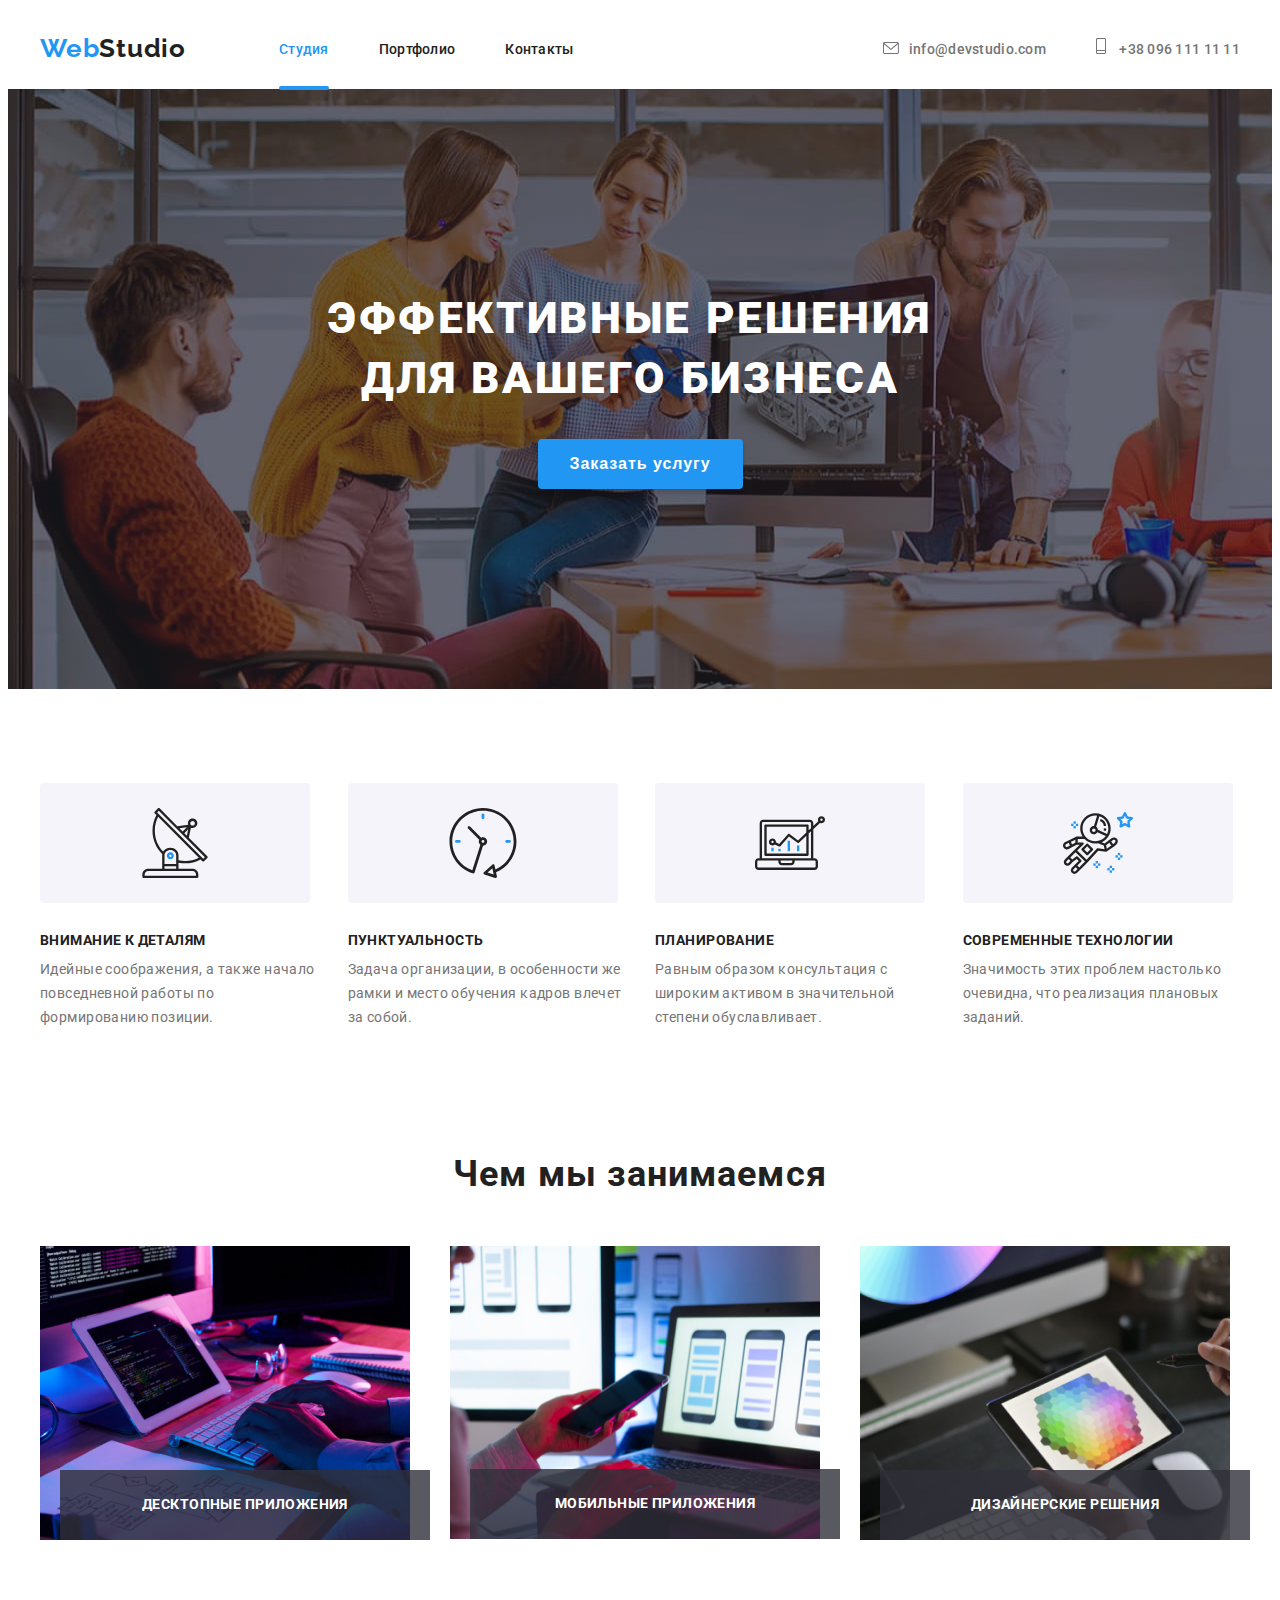
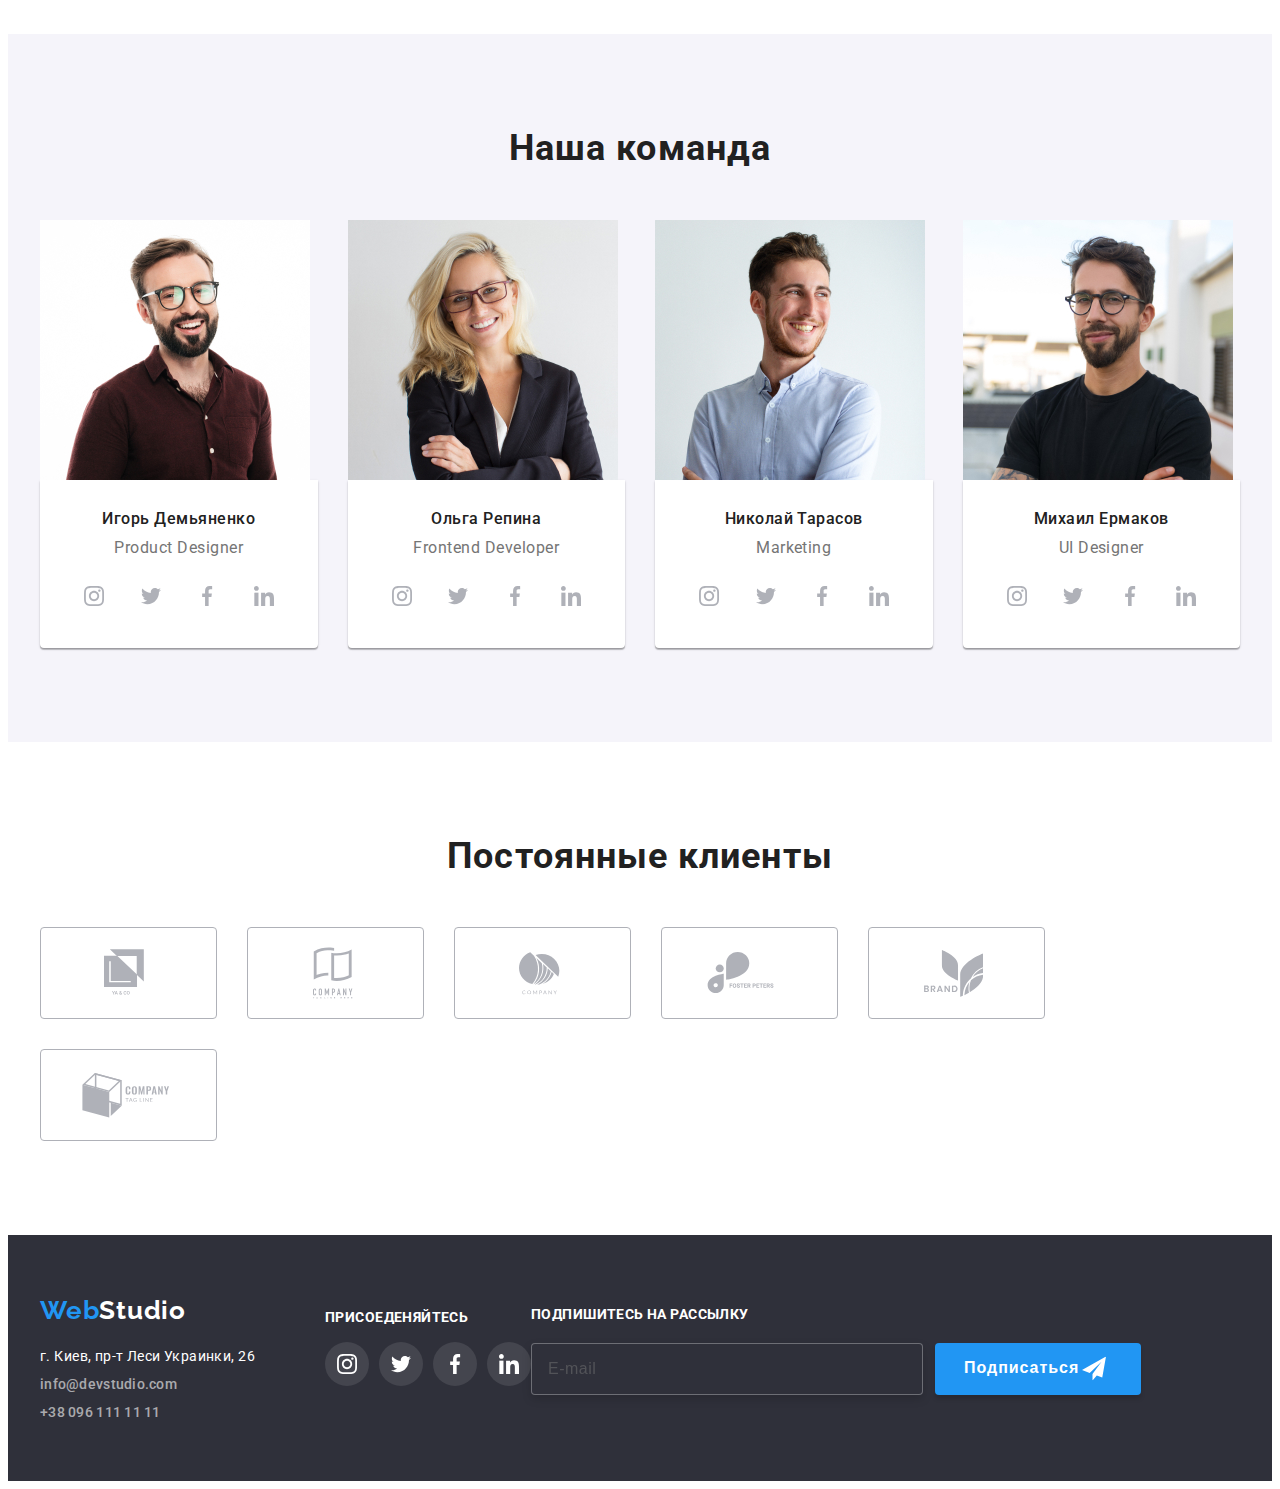
==== commit c9b00191: "Add files via upload" ====
--- a/index.html
+++ b/index.html
@@ -405,19 +405,19 @@
                     </li>
                 </ul>
             </div>
-        </div>
-        <div class="ft-form-container">
-            <form action="#" class="ft-form">
-                <b class="ft-form-title">Подпишитесь на рассылку</b>
-                <div class="ft-form-wrapper">
-                    <input type="email" name="user-email" class="ft-form-input" placeholder="E-mail" required>
-                    <button type="submit" class="ft-form-btn"> <span class="ft-form-discription-btn" > Подписаться </span>
-                        <svg class="ft-btn-icon" width="24px" height="24px">
-                            <use href="./images/sprite.svg#icon-icon-send"></use>
-                        </svg>
-                    </button>
-                </div>
-            </form>
+            <div class="ft-form-container">
+                <form action="#" class="ft-form">
+                    <b class="ft-form-title">Подпишитесь на рассылку</b>
+                    <div class="ft-form-wrapper">
+                        <input type="email" name="user-email" class="ft-form-input" placeholder="E-mail" required>
+                        <button type="submit" class="ft-form-btn"> <span class="ft-form-discription-btn" > Подписаться </span>
+                            <svg class="ft-btn-icon" width="24px" height="24px">
+                                <use href="./images/sprite.svg#icon-icon-send"></use>
+                            </svg>
+                        </button>
+                    </div>
+                </form>
+            </div>
         </div>
     </footer>
 
@@ -432,10 +432,10 @@
             <b class="modal-title"> Оставьте свои данные, мы вам перезвоним </b>
             <form action="#" class="modal-form">
                 <label class="modal-form-field">
-                    <span class="modal-line-name"> Имя </span>
+                    <span class="modal-line-name modal-line-name-first "> Имя </span>
                     <span class="modal-form-wrapper">
                         <input type="text" name="user-name" class="modal-form-input" required minlength="2">
-                        <svg class="modal-form-icon" width="18px" height="18px">
+                        <svg class="modal-form-icon icon-name" width="12px" height="12px">
                             <use href="./images/sprite.svg#icon-user_modal_icon"></use>
                         </svg>
                     </span>
@@ -444,7 +444,7 @@
                     <span class="modal-line-name"> Телефон </span>
                     <span class="modal-form-wrapper">
                         <input type="tel" name="user-phone" class="modal-form-input" required pattern="(0-9){3}-(0-9){3}-(0-9){2}-(0-9){2}" title="090-000-00-77">
-                        <svg class="modal-form-icon" width="18px" height="18px">
+                        <svg class="modal-form-icon icon-phone" width="13px" height="13px">
                             <use href="./images/sprite.svg#icon-phone_modal_icon"></use>
                         </svg>
                     </span>
@@ -453,20 +453,20 @@
                     <span class="modal-line-name"> Почта</span>
                     <span class="modal-form-wrapper">
                         <input type="email" name="user-email" class="modal-form-input" required>
-                        <svg class="modal-form-icon" width="18px" height="18px">
+                        <svg class="modal-form-icon icon-email" width="15px" height="12px">
                             <use href="./images/sprite.svg#icon-mail_modal_icon"></use>
                         </svg>
                     </span>
                 </label>
                 <label class="modal-form-field">
-                    <span class="modal-line-name">Сообщение</span>
+                    <span class="modal-line-name">Коментарий</span>
                     <span class="modal-form-wrapper">
                          <textarea name="user-message" class="modal-form-message" placeholder="Введите текст"></textarea>
                     </span>
                 </label>
                 <input type="checkbox" id="user-term" name="user-term" class="modal-form-term visually-hidden">
                 <label for="user-term" class="modal-form-check-description">
-                    <span class="modal-wrapper-agreement"> Соглашаюсь с рассылкой и принимаю&nbsp;<a class="reset-link agreement" href=""> Условия договора </a> </span>
+                    <span class="modal-wrapper-agreement">Соглашаюсь с рассылкой и принимаю&nbsp;<a class="reset-link agreement" href="">Условия договора</a> </span>
                 </label>
                 <button type="submit" class="modal-form-btn">Отправить</button>
             </form>
--- a/css/styles.css
+++ b/css/styles.css
@@ -1048,14 +1048,16 @@
 }
 
 .modal-form-check-description {
-    display: flex;
-    align-items: center;
-    margin: 0 auto;
+    display:flex;
+    flex-direction: stretch;
+    align-items: center;
+    margin: ;
     font-size: 14px;
     line-height: 1.71;
     letter-spacing: 0.03em;
     margin-top: 10px;
     margin-bottom: 30px;
+    width: 100%;
 
 }
 
@@ -1083,8 +1085,16 @@
 
 }
 
+.modal-wrapper-agreement {
+    margin-left: ;
+    margin-right: ;
+    font-size: 14px;
+    line-height: 1.71;
+    letter-spacing: 0.03em;
+}
+
 .agreement {
-    display: block;
+    display: inline-block;
     position: relative;
     color: var(--accent-color);
 }
